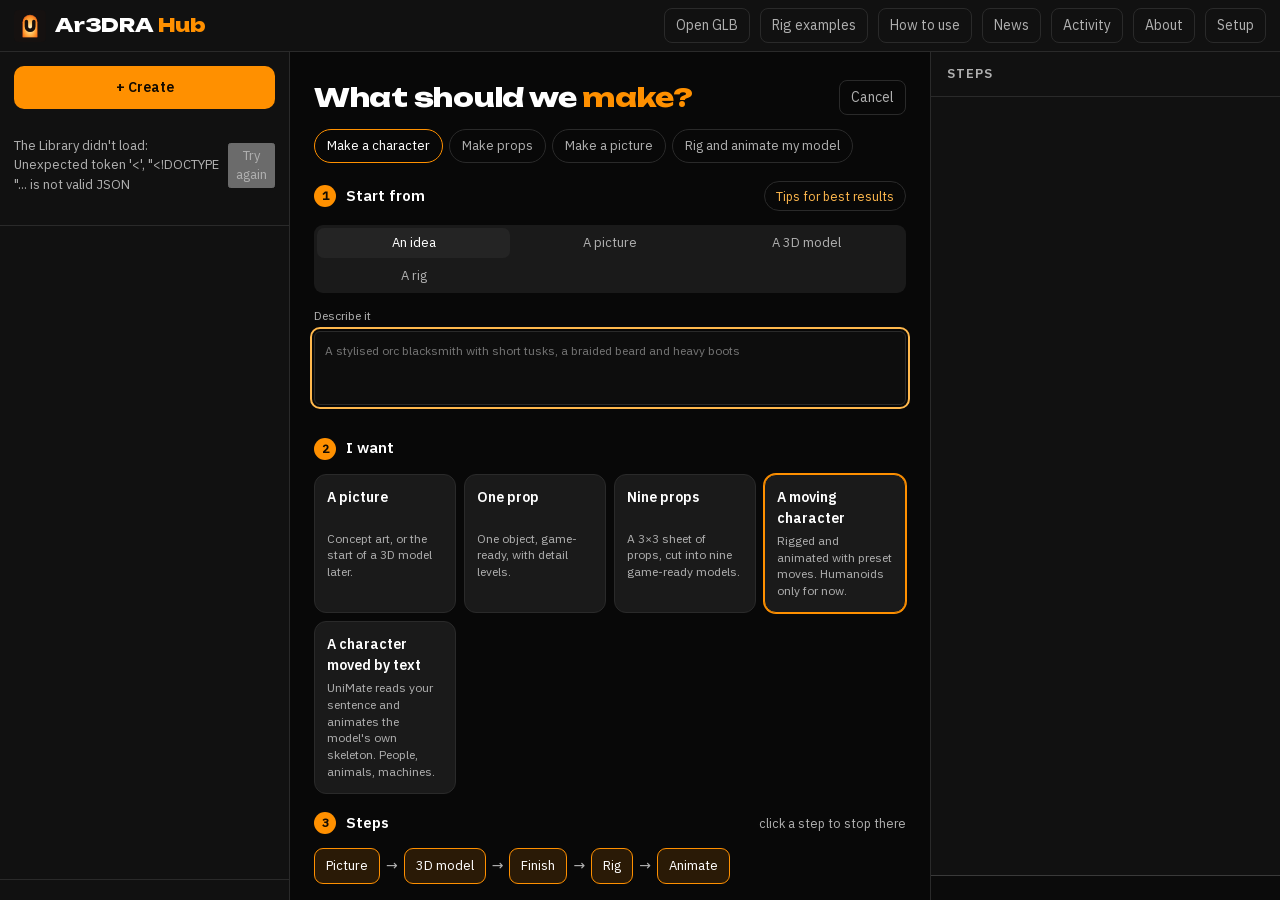
==== viewer/studio.html @ a405d860 "Create Ar3DRAHub" ====
<!DOCTYPE html>
<html lang="en">
<head>
<meta charset="utf-8">
<meta name="viewport" content="width=device-width, initial-scale=1">
<meta name="description" content="Ar3DRA Hub: make game-ready 3D characters and props on your own machine, then animate any skeleton by text.">
<title>Ar3DRA Hub</title>
<link rel="icon" href="./studio/mark.svg" type="image/svg+xml">
<link rel="stylesheet" href="./studio/studio.css">
</head>
<body>
<header class="bar">
  <a class="brand" href="./studio.html" aria-label="Ar3DRA Hub"><img src="./studio/mark.svg" alt=""><b>Ar3DRA <span>Hub</span></b></a>
  <span class="spacer"></span>
  <button class="ghost tip-left" id="openBtn" data-tip="Look at a GLB from your computer, or drop one anywhere. Nothing is copied or saved.">Open GLB</button>
  <input type="file" id="openFile" accept=".glb" hidden>
  <button class="ghost tip-left" id="motionBtn" data-tip="A character moved by text, from any source: a built-in example (crab, dragon, eagle, shark, snake, human, Unitree Go2), a rig on this machine, your own file, or a new idea. Any skeleton — no auto-rig.">Rig examples</button>
  <button class="ghost tip-left" id="guideBtn" data-tip="A short walk through the studio: what each part does.">How to use</button>
  <button class="ghost tip-left news-btn" id="newsBtn" data-tip="News from us: new versions, known problems and fixes. Off by default in this merged repo.">News <span class="news-count" hidden></span></button>
  <button class="ghost tip-left" id="activityBtn" data-tip="Everything that has run here: finished, stopped or failed, with logs.">Activity</button>
  <button class="ghost tip-left" id="aboutBtn" data-tip="What Ar3DRA Hub is and the models it builds on.">About</button>
  <a class="ghost tip-left" href="./setup.html" data-tip="What's installed, how much disk it uses, and what you can add.">Setup</a>
</header>

<div class="studio">
  <aside class="col lib" aria-label="Your assets">
    <div class="lib-head">
      <button class="primary tip-up" id="createBtn" data-tip="Describe what you want, drop a picture, or bring a GLB. The studio runs the steps for you.">+ Create</button>
      <div class="lib-controls" id="libControls" hidden inert>
        <input type="search" id="search" placeholder="Search your assets" aria-label="Search your assets" autocomplete="off">
        <div class="seg" role="group" aria-label="Filter">
          <button aria-pressed="true" data-filter="all">All</button>
          <button aria-pressed="false" data-filter="characters">Characters</button>
          <button aria-pressed="false" data-filter="props">Props</button>
        </div>
        <div class="lib-filters">
          <select id="stageFilter" aria-label="Show assets at this step">
            <option value="all">Any step</option><option value="picture">Picture</option><option value="model">3D model</option>
            <option value="finished">Finished</option><option value="rigged">Rigged</option><option value="animated">Animated</option></select>
          <select id="engineFilter" aria-label="Show assets made by this engine"><option value="all">Any engine</option></select>
          <select id="sortBy" aria-label="Sort"><option value="newest">Newest</option><option value="name">Name</option></select>
          <label class="check small"><input type="checkbox" id="starredOnly"> <span>★ Main only</span></label>
        </div>
      </div>
      <div class="lib-load" id="libLoad" role="status" aria-live="polite"><span class="loader" aria-hidden="true"></span><span>Loading your assets…</span></div>
    </div>
    <div class="scroll"><ul class="assets" id="assetList" aria-live="polite"></ul></div>
    <div class="lib-foot"><span id="libFoot"></span>
      <label class="hidden-toggle" data-tip="Hidden assets stay on disk; this shows them again." hidden><input type="checkbox" id="showHidden"> <span id="hiddenLabel"></span></label></div>
  </aside>

  <main class="col stage" id="stage" aria-label="3D viewer">
    <div class="hud tl"><div class="title" id="vTitle"></div><div class="meta" id="vMeta"></div>
      <div class="model-switch" id="modelSwitch" role="group" aria-label="Which model to show" hidden></div></div>
    <div class="progress" id="progress" hidden aria-live="polite"></div>
  </main>

  <aside class="col side" aria-label="Steps">
    <div class="side-head"><h2>Steps</h2><span class="side-right"><span class="meta" id="sideKind"></span>
      <button class="ghost small tip-left" id="mainBtn" data-tip="Mark this version as the main one: the one to export and use in your game." hidden>☆ Main</button>
      <button class="ghost small tip-left" id="deleteBtn" data-tip="Delete this version from your disk. You will be asked first." hidden>Delete</button>
      <button class="ghost small tip-left" id="hideBtn" data-tip="Hide from the Library. Nothing is deleted; turn on Show hidden to see it again." hidden>Hide</button></span></div>
    <div class="delbar" id="deleteBar" role="alertdialog" aria-live="polite" hidden></div>
    <div class="scroll"><ol class="steps" id="steps"></ol></div>
    <div class="side-foot">
      <section class="file-card" id="fileCard" hidden aria-label="This model">
        <h3>This model</h3>
        <dl class="model-stats" id="modelStats" hidden></dl>
        <div class="file-actions" id="fileActions">
          <button class="ghost small" id="revealBtn" data-tip="Open the folder this file is in, with the file selected." hidden>Show in folder</button>
          <button class="ghost small" id="copyPathBtn" data-tip="Copy the file's full path on this computer.">Copy path</button>
          <button class="ghost small" id="vatBtn" data-tip="Bake this animated GLB into a Vertex Animation Texture: a texture the engine shader samples per vertex, for cheap animated crowds. The result is a PNG + remap JSON + proxy GLB, plus Unity / Unreal / Godot templates.">Export VAT</button>
        </div>
        <div class="vat-out" id="vatOut" hidden></div>
      </section>
      <a class="primary export" id="download" data-tip="Download this model as a GLB for Godot, Unity, Unreal, Blender or three.js." hidden download>Download GLB</a></div>
  </aside>
</div>

<script src="./request-header.js"></script>
<script type="importmap">
{ "imports": {
  "three": "./vendor/three.module.js",
  "three/addons/": "./vendor/"
} }
</script>
<script type="module" src="./studio/app.js"></script>
</body>
</html>
---- viewer/studio/studio.css ----
/* Ar3DRA Hub. Layout: Library | one 3D viewer | Steps. Dark on purpose: it is a 3D tool. */
@font-face { font-family: "Unbounded"; font-weight: 800; font-display: swap; src: url(../vendor/fonts/unbounded-800-latin.woff2) format("woff2"); }
@font-face { font-family: "IBM Plex Sans"; font-weight: 400 600; font-display: swap; src: url(../vendor/fonts/ibm-plex-sans-latin.woff2) format("woff2"); }
@font-face { font-family: "IBM Plex Mono"; font-weight: 400; font-display: swap; src: url(../vendor/fonts/ibm-plex-mono-400-latin.woff2) format("woff2"); }
@font-face { font-family: "IBM Plex Mono"; font-weight: 500; font-display: swap; src: url(../vendor/fonts/ibm-plex-mono-500-latin.woff2) format("woff2"); }

:root {
  --coal: #0b0b0b;     /* app ground */
  --panel: #111111;    /* side panels */
  --raise: #1a1a1a;    /* cards, inputs */
  --line: #2a2a2a;     /* hairlines */
  --line-hi: #3a3a3a;  /* hover lines */
  --ash: #b0b0b0;      /* secondary text */
  --bone: #ffffff;     /* primary text */
  --ember: #ff9000;    /* brand accent, primary actions */
  --flame: #ffb84d;    /* highlights, focus */
  --ok: #8fd18a;       /* done */
  --x: #e2574c; --y: #7cc36e; --z: #5b9bf0;  /* axes */
  --f-display: "Unbounded", "Arial Black", system-ui, sans-serif;
  --f-ui: "IBM Plex Sans", system-ui, -apple-system, "Segoe UI", sans-serif;
  --f-num: "IBM Plex Mono", ui-monospace, Menlo, monospace;
  color-scheme: dark;
}
* { box-sizing: border-box; }
[hidden] { display: none !important; }
html, body { height: 100%; }
body { margin: 0; background: var(--coal); color: var(--bone); font: 400 14px/1.5 var(--f-ui); overflow: hidden; }
button, input, select, textarea { font: inherit; color: inherit; }
button { cursor: pointer; }
a { color: inherit; }
:focus-visible { outline: 2px solid var(--flame); outline-offset: 2px; border-radius: 6px; }
.meta { font: 400 12px/1.4 var(--f-num); color: var(--ash); }

/* tooltips: instant, styled, on hover and keyboard focus */
[data-tip] { position: relative; }
[data-tip]:hover::after, [data-tip]:focus-visible::after {
  content: attr(data-tip); position: absolute; z-index: 50; left: 50%; top: calc(100% + 8px); transform: translateX(-50%);
  width: max-content; max-width: 260px; padding: 8px 10px; border-radius: 8px; background: #222222; border: 1px solid var(--line);
  color: var(--bone); font: 400 12.5px/1.45 var(--f-ui); text-align: left; white-space: normal; pointer-events: none;
  box-shadow: 0 8px 24px rgb(0 0 0 / .5);
}
.tip-left[data-tip]:hover::after, .tip-left[data-tip]:focus-visible::after { left: auto; right: 0; transform: none; }
.tip-up[data-tip]:hover::after, .tip-up[data-tip]:focus-visible::after { top: auto; bottom: calc(100% + 8px); }
[data-tip][data-tip-v="down"]:hover::after, [data-tip][data-tip-v="down"]:focus-visible::after { top: calc(100% + 8px); bottom: auto; }
[data-tip][data-tip-v="up"]:hover::after, [data-tip][data-tip-v="up"]:focus-visible::after { top: auto; bottom: calc(100% + 8px); }
[data-tip][data-tip-h="left"]:hover::after, [data-tip][data-tip-h="left"]:focus-visible::after { left: 0; right: auto; transform: none; }
[data-tip][data-tip-h="right"]:hover::after, [data-tip][data-tip-h="right"]:focus-visible::after { left: auto; right: 0; transform: none; }

/* top bar */
.bar { height: 52px; display: flex; align-items: center; gap: 10px; padding: 0 14px; border-bottom: 1px solid var(--line); background: var(--panel); }
.brand { display: flex; align-items: center; gap: 9px; text-decoration: none; }
.brand img { width: 32px; height: 32px; display: block; }
.brand b { font: 800 19px/1 var(--f-display); letter-spacing: -.01em; color: var(--bone); }
.brand b span { color: var(--ember); }
.bar .spacer { flex: 1; }
.news-count { min-width: 18px; height: 18px; padding: 0 5px; border-radius: 9px; background: var(--ember); color: #120a00; font: 700 11px/18px var(--f-num); text-align: center; }
.news-btn.has-news { border-color: var(--ember); color: var(--bone); }
.notices { display: grid; gap: 10px; }
.notice { border: 1px solid var(--line); border-radius: 10px; padding: 12px 14px; }
.notice.unread { border-color: var(--ember); }
.sheet-card .notice h3 { margin: 0 0 4px; font: 700 15px/1.3 var(--f-body); letter-spacing: 0; text-transform: none; color: var(--bone); }
.notice p { margin: 0 0 6px; color: var(--ash); white-space: pre-wrap; }
.notice .new { margin-left: 6px; font: 600 10px/1 var(--f-num); letter-spacing: .08em; color: var(--ember); }
.ghost { display: inline-flex; align-items: center; gap: 6px; background: transparent; border: 1px solid var(--line); border-radius: 8px; padding: 6px 11px; color: var(--ash); text-decoration: none; }
.ghost:hover { color: var(--bone); border-color: var(--line-hi); }
.primary { display: inline-flex; align-items: center; justify-content: center; gap: 8px; background: var(--ember); color: #140b00; border: 0; border-radius: 10px; padding: 11px 14px; font-weight: 600; text-decoration: none; }
.primary:hover { filter: brightness(1.08); }

/* three columns */
.studio { height: calc(100% - 52px); display: grid; grid-template-columns: 290px minmax(0, 1fr) 350px; }
.col { min-width: 0; min-height: 0; }
.lib, .side { background: var(--panel); display: flex; flex-direction: column; }
.lib { border-right: 1px solid var(--line); }
.side { border-left: 1px solid var(--line); }
.scroll { overflow-y: auto; min-height: 0; flex: 1; }

/* library */
.lib-head { padding: 14px; display: grid; gap: 10px; border-bottom: 1px solid var(--line); }
.lib-controls { display: grid; gap: 10px; }
.lib-load { min-height: 92px; display: flex; align-items: center; justify-content: center; gap: 9px; color: var(--ash); font-size: 13px; }
.loader { width: 15px; height: 15px; border: 2px solid var(--line-hi); border-top-color: var(--ember); border-radius: 50%; animation: spin .8s linear infinite; }
@keyframes spin { to { transform: rotate(360deg); } }
.lib-foot .linkish { margin-left: 8px; padding: 0; border: 0; background: none; color: var(--flame); text-decoration: underline; cursor: pointer; }
.seg { display: grid; grid-template-columns: repeat(3, 1fr); background: var(--raise); border-radius: 9px; padding: 3px; gap: 3px; }
.seg button { border: 0; background: transparent; border-radius: 7px; padding: 5px 0; color: var(--ash); font-size: 13px; }
.seg button[aria-pressed="true"] { background: #242424; color: var(--bone); }
.assets { list-style: none; margin: 0; padding: 10px; display: grid; grid-template-columns: repeat(2, minmax(0, 1fr)); gap: 10px; }
.asset { display: flex; flex-direction: column; gap: 0; padding: 0; border-radius: 10px; border: 1px solid var(--line); background: var(--raise); text-align: left; width: 100%; overflow: hidden; }
.asset:hover { border-color: var(--line-hi); }
.asset[aria-current="true"] { border-color: var(--ember); box-shadow: 0 0 0 1px var(--ember); }
.asset .thumb { width: 100%; aspect-ratio: 1; border-radius: 0; background: #0d0d0d; display: grid; place-items: center; overflow: hidden; }
.asset .thumb img { width: 100%; height: 100%; object-fit: cover; display: block; }
.asset .thumb img.mark { width: 40%; height: 40%; object-fit: contain; opacity: .35; }
.asset .nm { display: block; font-weight: 700; font-size: 13px; padding: 9px 10px 2px; white-space: nowrap; overflow: hidden; text-overflow: ellipsis; }
.asset .st { font-size: 11.5px; color: var(--ash); padding: 0 10px 9px; display: flex; align-items: center; gap: 6px; }
.pips { display: inline-flex; gap: 3px; flex: none; }
.pips i { width: 12px; height: 4px; border-radius: 2px; background: #2c2c2c; }
.pips i.done { background: var(--ember); }
.lib-foot { padding: 10px 14px; border-top: 1px solid var(--line); font-size: 12px; color: var(--ash); }
.empty-lib { padding: 24px 16px; color: var(--ash); font-size: 13px; text-align: center; grid-column: 1 / -1; }

/* viewer */
.stage { position: relative; background: radial-gradient(70% 60% at 50% 85%, rgb(255 144 0 / .14), transparent 70%), #080808; overflow: hidden; }
.sv-pane { position: absolute; inset: 0; }
.sv-pane canvas { display: block; }
.sv-pane.fixing canvas { cursor: crosshair; }
.sv-pane.fixing.ringing canvas { cursor: none; }   /* over the model the brush ring is the cursor */
.sv-pane .stats { position: absolute; left: 14px; bottom: 14px; z-index: 4; font-size: 12px; color: var(--bone); opacity: .75; pointer-events: none; font-variant-numeric: tabular-nums; }
.stage:has(.sv-clips:not([hidden])) .sv-pane .stats { bottom: 78px; }
.sv-overlay { position: absolute; inset: 0; display: grid; place-items: center; pointer-events: none; padding: 24px; }
.stage:has(.sv-picture) .sv-overlay { align-items: start; padding: var(--sv-picture-top, 24px) 24px 24px; }
.ph { display: grid; place-items: center; gap: 12px; color: var(--ash); text-align: center; max-width: 420px; }
.ph img { width: 56px; height: 56px; opacity: .22; filter: grayscale(.6); }
.sv-picture { margin: 0; display: grid; gap: 10px; place-items: center; max-height: 100%; }
/* the overlay lets clicks through to the 3D view; a zoomable picture takes them itself */
.sv-picture .zoombox { overflow: hidden; border-radius: 12px; border: 1px solid var(--line); line-height: 0; touch-action: none; pointer-events: auto; }
.sv-picture img { max-width: min(760px, 90%); max-height: min(78vh, var(--sv-picture-max-height, 78vh)); display: block; }
.sv-picture .zoombox img { max-width: 100%; }
.sv-picture .zoombar { display: flex; gap: 6px; align-items: center; justify-content: center; flex-wrap: wrap; pointer-events: auto; }
.sv-picture .zoombar output { font: 500 12px/1 var(--f-num); color: var(--ash); min-width: 42px; text-align: right; }
.sv-picture .zoomhint { display: block; margin-top: 4px; font-size: 12px; opacity: .8; }
.sv-picture figcaption { color: var(--ash); font-size: 13px; }
.sv-picture .pair { display: flex; gap: 14px; justify-content: center; }
.sv-picture .pair > div { display: grid; gap: 6px; justify-items: center; }
.sv-picture.two .zoombox { max-width: min(640px, 38vw); }
.sv-picture.two img { max-height: min(74vh, var(--sv-picture-max-height, 74vh)); }
.sv-picture .pair span { color: var(--ash); font-size: 12px; letter-spacing: .04em; text-transform: uppercase; }
.hud { position: absolute; z-index: 5; }
.hud.tl { top: 14px; left: 14px; right: 260px; display: grid; gap: 4px; pointer-events: none; }  /* clear of the tools and the axis widget */
.hud.tl .title { pointer-events: auto; justify-self: start; max-width: 100%;
  display: -webkit-box; -webkit-box-orient: vertical; -webkit-line-clamp: 2; overflow: hidden; }
.model-switch { display: flex; flex-wrap: wrap; gap: 6px; margin-top: 8px; pointer-events: auto; justify-self: start; }
.model-switch[hidden] { display: none; }
.model-switch .chip { padding: 3px 10px; font-size: 12px; }
.title { font: 800 18px/1.2 var(--f-display); letter-spacing: -.01em; }
.title.long { font: 700 15px/1.3 var(--f-display); letter-spacing: 0; }  /* a whole description, not a name */
.sv-tools { position: absolute; top: 14px; right: 14px; z-index: 5; display: grid; justify-items: end; gap: 8px; }
.sv-toolrow { display: flex; gap: 6px; }
.tool { width: 34px; height: 34px; display: grid; place-items: center; border-radius: 9px; border: 1px solid var(--line); background: rgb(17 17 17 / .88); color: var(--bone); backdrop-filter: blur(6px); }
.tool:hover { border-color: var(--line-hi); }
.tool[aria-pressed="true"] { border-color: var(--ember); color: var(--flame); }
.tool svg { width: 17px; height: 17px; stroke: currentColor; fill: none; stroke-width: 1.8; stroke-linecap: round; stroke-linejoin: round; }
.sv-gizmo { position: relative; width: 112px; height: 112px; border-radius: 50%; background: rgb(17 17 17 / .88); border: 1px solid var(--line); backdrop-filter: blur(6px); }
.sv-gizmo.off { opacity: .45; }
.sv-gizmo svg { position: absolute; inset: 0; width: 100%; height: 100%; pointer-events: none; }
.sv-gizmo line { stroke-width: 2; stroke-linecap: round; }
.sv-gizmo line.x { stroke: var(--x); } .sv-gizmo line.y { stroke: var(--y); } .sv-gizmo line.z { stroke: var(--z); }
.sv-gizmo button { position: absolute; width: 28px; height: 28px; margin: -14px 0 0 -14px; border-radius: 50%; border: 0; font: 600 11px/1 var(--f-num); color: #120c08; padding: 0; }
.sv-gizmo button.x { background: var(--x); } .sv-gizmo button.y { background: var(--y); } .sv-gizmo button.z { background: var(--z); }
.sv-gizmo button.neg { background: transparent; border: 2px solid currentColor; width: 20px; height: 20px; margin: -10px 0 0 -10px; }
.sv-gizmo button.neg.x { color: var(--x); } .sv-gizmo button.neg.y { color: var(--y); } .sv-gizmo button.neg.z { color: var(--z); }
.sv-clips { position: absolute; left: 14px; right: 14px; bottom: 14px; z-index: 5; display: flex; align-items: center; gap: 8px; flex-wrap: wrap; padding: 8px; border-radius: 12px; background: rgb(17 17 17 / .9); border: 1px solid var(--line); backdrop-filter: blur(6px); }
.sv-clips .sep { width: 1px; height: 22px; background: var(--line); }
.chip { border: 1px solid var(--line); background: var(--raise); border-radius: 999px; padding: 5px 11px; font-size: 13px; color: var(--ash); }
.chip[aria-pressed="true"] { background: var(--ember); border-color: var(--ember); color: #140b00; font-weight: 600; }
.sv-brush { display: grid; gap: 8px; background: #181818; border: 1px solid var(--line-hi); border-radius: 10px; padding: 8px 10px; font-size: 12px; color: var(--bone); min-width: 280px; }
.sv-brush[hidden], .sv-brush [hidden] { display: none; }
.sv-brush .row { display: flex; align-items: center; gap: 8px; }
.sv-brush .row > span:first-child { min-width: 38px; opacity: .8; }
.sv-brush [data-count] { flex: 1; }
.sv-brush input { flex: 1; accent-color: #ff9000; }
.sv-brush kbd { opacity: .6; font-size: 11px; }
.sv-note { position: absolute; left: 50%; top: 60px; transform: translateX(-50%); z-index: 8; background: #222222; border: 1px solid var(--line-hi); border-radius: 10px; padding: 8px 12px; font-size: 13px; }

/* steps */
.side-head { padding: 14px 16px; border-bottom: 1px solid var(--line); display: flex; align-items: center; justify-content: space-between; gap: 10px; }
.side-head h2 { margin: 0; font: 600 13px/1.2 var(--f-ui); color: var(--ash); letter-spacing: .08em; text-transform: uppercase; }
.steps { list-style: none; margin: 0; padding: 10px; display: grid; gap: 8px; }
.step { border: 1px solid var(--line); border-radius: 12px; background: var(--raise); }
.step > header { display: grid; grid-template-columns: 26px minmax(0, 1fr) auto; gap: 10px; align-items: center; padding: 11px 12px; }
.step .dot { width: 26px; height: 26px; border-radius: 50%; display: grid; place-items: center; font: 600 12px/1 var(--f-num); background: #1f1f1f; color: var(--ash); }
.step.done .dot { background: rgb(143 209 138 / .14); color: var(--ok); }
.step.now { border-color: var(--ember); }
.step.now .dot { background: var(--ember); color: #140b00; }
.step.later, .step.na { opacity: .55; }
.step h3 { margin: 0; font-size: 14px; font-weight: 600; }
.step .time { font: 500 12px/1 var(--f-num); color: var(--ash); white-space: nowrap; }  /* how long it took */
.step .sum { font-size: 12px; color: var(--ash); overflow-wrap: anywhere; }
.step .sum .step-dl { color: inherit; text-decoration: underline; }
.step .sum .linkish { background: none; border: 0; padding: 0; font: inherit; color: inherit; text-decoration: underline; cursor: pointer; }
.step .body { padding: 0 12px 12px 48px; display: grid; gap: 10px; font-size: 13px; color: var(--ash); }
.side-foot { padding: 12px; border-top: 1px solid var(--line-hi); background: var(--coal); display: grid; gap: 12px; }
.file-card { display: grid; gap: 10px; padding: 12px; border: 1px solid var(--line); border-radius: 12px; background: var(--panel); }
.file-card h3 { margin: 0; font: 600 11px/1.2 var(--f-ui); color: var(--ash); letter-spacing: .08em; text-transform: uppercase; }
.model-stats { margin: 0; display: grid; grid-template-columns: 1fr 1fr; gap: 6px 12px; }
.model-stats div { display: flex; justify-content: space-between; gap: 8px; min-width: 0; }
.model-stats .wide { grid-column: 1 / -1; }  /* "2 × 2048², 1 × 1024²" needs the room */
.model-stats dt { font-size: 12px; color: var(--ash); }
.model-stats dd { margin: 0; font: 500 12px/1.4 var(--f-num); color: var(--bone); text-align: right; overflow-wrap: anywhere; }
.file-actions { display: flex; gap: 8px; }

/* stack before the viewer gets squeezed: three columns need ~1150 px to leave it room */
@media (max-width: 1150px) {
  body { overflow: auto; }
  .studio { height: auto; grid-template-columns: 1fr; }
  .lib .scroll { max-height: 260px; }
  .stage { height: 62vh; min-height: 380px; }
}
@media (prefers-reduced-motion: reduce) { * { transition: none !important; animation: none !important; } }

/* step actions */
.hint { margin: 0; font-size: 12.5px; color: var(--ash); }
.ask { margin: 0; color: var(--bone); font-weight: 600; font-size: 13px; }
.field { display: grid; gap: 6px; font-size: 12px; color: var(--ash); }
.field output { color: var(--bone); font-family: var(--f-num); margin-left: 4px; }
select, input[type="range"] { width: 100%; }
select { background: #0d0d0d; border: 1px solid var(--line); border-radius: 9px; padding: 8px 10px; color: var(--bone); }
input[type="range"] { accent-color: var(--ember); }
.check { display: grid; grid-template-columns: 18px minmax(0, 1fr); gap: 10px; align-items: start; font-size: 13px; color: var(--bone); }
.check input { margin-top: 3px; accent-color: var(--ember); }
.adv summary { cursor: pointer; font-size: 12px; color: var(--ash); }
.adv[open] summary { margin-bottom: 10px; }
.adv > .field + .field { margin-top: 10px; }
.row { display: flex; gap: 8px; flex-wrap: wrap; align-items: center; }
.row.end { justify-content: flex-end; }
.moves { display: flex; flex-wrap: wrap; gap: 6px; }
.step .body .primary { width: 100%; }
.job { display: grid; gap: 8px; }
.job .job-msg { margin: 0; color: var(--bone); font-size: 13px; }
.job.failed .job-msg { color: #f6d2b6; }
.bigbar { height: 6px; border-radius: 4px; background: #222222; overflow: hidden; }
.bigbar span { display: block; height: 100%; width: 0; background: linear-gradient(90deg, #e07600, var(--flame)); transition: width .4s; }
.bigbar span.busy { width: 35%; animation: slide 1.4s ease-in-out infinite; }
@keyframes slide { from { transform: translateX(-100%); } to { transform: translateX(300%); } }
.log { margin: 0; max-height: 110px; overflow: auto; overscroll-behavior: contain; padding: 8px 10px; border-radius: 8px; background: #050505; border: 1px solid var(--line); font: 400 11px/1.55 var(--f-num); color: #cccccc; white-space: pre-wrap; }
.step.stalled { border-color: #f2c14e; }
.stallnote { margin: 0; font-size: 12.5px; color: #f6dfa4; }
body.busy .step .body [data-run] { opacity: .5; pointer-events: none; }

/* library controls */
#search { width: 100%; background: #0d0d0d; border: 1px solid var(--line); border-radius: 9px; padding: 8px 10px; color: var(--bone); }
#search::placeholder { color: #888888; }
.lib-foot { display: flex; justify-content: space-between; align-items: center; gap: 8px; flex-wrap: wrap; }
.hidden-toggle { display: inline-flex; align-items: center; gap: 6px; cursor: pointer; }
.hidden-toggle input { accent-color: var(--ember); }
.ghost.more { width: 100%; justify-content: center; margin: 4px 0 8px; }
.assets > li:has(> .more) { grid-column: 1 / -1; }
.ghost.small { padding: 3px 9px; font-size: 12px; }
.side-right { display: inline-flex; align-items: center; gap: 10px; }
.asset.is-hidden { opacity: .5; }

/* Create sheet */
.lib-head .primary { width: 100%; }
.sheet { position: absolute; inset: 0; z-index: 20; background: #080808; display: grid; place-items: start center; padding: 28px 24px; overflow-y: auto; }
.sheet-card { width: min(680px, 100%); display: grid; grid-template-columns: minmax(0, 1fr); gap: 14px; }
.sheet-top { display: flex; justify-content: space-between; align-items: center; gap: 12px; }
.sheet-card h2 { margin: 0; font: 800 26px/1.15 var(--f-display); letter-spacing: -.01em; }
.sheet-card h2 span { color: var(--ember); }
.quick { display: flex; flex-wrap: wrap; gap: 6px; }
.qs { border: 1px solid var(--line); background: transparent; color: var(--ash); border-radius: 999px; padding: 6px 12px; font-size: 13px; }
.qs:hover { color: var(--bone); } .qs.on { border-color: var(--ember); color: var(--bone); }
.q { display: flex; align-items: center; gap: 10px; margin-top: 4px; }
.q b { font-size: 15px; } .q .hint { margin-left: auto; }
.qn { width: 22px; height: 22px; border-radius: 50%; display: grid; place-items: center; background: var(--ember); color: #140b00; font: 600 12px/1 var(--f-num); flex: none; }
.tipsbtn { margin-left: auto; border: 1px solid var(--line); background: transparent; color: var(--flame); border-radius: 999px; padding: 5px 11px; font-size: 12.5px; }
.tipsbtn[aria-expanded="true"] { border-color: var(--flame); }
.tipsbox { border: 1px solid var(--line-hi); border-radius: 12px; background: #141414; padding: 12px 14px; font-size: 13.5px; }
.tipsbox ul { margin: 8px 0 0; padding-left: 18px; display: grid; gap: 5px; color: var(--bone); }
.tipsbox > b { color: var(--flame); font-weight: 600; }
.haves { grid-template-columns: repeat(3, 1fr); }
textarea { width: 100%; background: #0d0d0d; border: 1px solid var(--line); border-radius: 9px; padding: 10px; color: var(--bone); resize: vertical; line-height: 1.45; }
textarea[data-k="text"] { overflow-y: hidden; resize: none; }
.addline { color: var(--ash); font-size: 12.5px; } .addline b { color: var(--bone); font-weight: 600; }
.warning { margin: 0; font-size: 12.5px; color: #f6dfa4; background: rgb(242 193 78 / .08); border: 1px solid rgb(242 193 78 / .3); border-radius: 8px; padding: 7px 10px; }
.warnings { display: grid; gap: 6px; }
.drop { border: 1px dashed var(--line-hi); border-radius: 12px; padding: 18px; text-align: center; color: var(--ash); background: #0d0d0d; cursor: pointer; }
.drop:hover { border-color: var(--ember); }
.drop .droppreview { display: block; margin: 0 auto 10px; max-width: 100%; max-height: 260px; border-radius: 8px; background: repeating-conic-gradient(#151515 0 25%, #101010 0 50%) 0 / 14px 14px; }
.wants { display: grid; grid-template-columns: repeat(4, 1fr); gap: 8px; }
@media (max-width: 760px) { .wants { grid-template-columns: repeat(2, 1fr); } }
.kind { border: 1px solid var(--line); border-radius: 12px; background: var(--raise); padding: 12px; text-align: left; display: grid; gap: 4px; }
.kind b { font-size: 14px; } .kind small { color: var(--ash); font-size: 12px; line-height: 1.4; }
.kind[aria-pressed="true"] { border-color: var(--ember); box-shadow: 0 0 0 1px var(--ember); }
.wants.faces { grid-template-columns: repeat(2, 1fr); }
.hero-card { border: 1px solid var(--ember); border-radius: 12px; padding: 12px; margin-bottom: 12px; display: grid; gap: 10px; }
.hero-card p { margin: 0; font-size: 13px; color: var(--bone); line-height: 1.45; }
.hero-card.off { border-color: var(--line-hi); }
.hero-card.off p { color: var(--ash); }
.kind.off { opacity: .4; cursor: not-allowed; }
.path { display: flex; flex-wrap: wrap; align-items: center; gap: 6px; }
.pstep { border: 1px solid var(--ember); background: rgb(255 144 0 / .14); color: var(--bone); border-radius: 9px; padding: 7px 11px; font-size: 13px; }
.pstep.skip { border-color: var(--line); background: transparent; color: var(--ash); text-decoration: line-through; }
.arr { color: var(--ash); }
.error { margin: 0; color: #f6c0a8; font-size: 13px; }

/* the chain card at the top of Steps */
.chain { margin: 10px 10px 0; border: 1px solid var(--ember); border-radius: 12px; background: var(--raise); padding: 12px; display: grid; gap: 8px; }
.chain header { display: grid; gap: 2px; }
.chain header b { white-space: nowrap; overflow: hidden; text-overflow: ellipsis; }
.chain-steps { list-style: none; margin: 0; padding: 0; display: flex; flex-wrap: wrap; gap: 4px 12px; font-size: 12.5px; color: var(--ash); }
.chain-steps li { display: inline-flex; gap: 5px; align-items: center; }
.chain-steps li.done { color: var(--bone); } .chain-steps li.done b { color: var(--ok); }
.chain-steps li.cur { color: var(--bone); font-weight: 600; } .chain-steps li.cur b { color: var(--flame); }
.chain-steps li.bad b { color: #f07067; }
.chain.stalled { border-color: #f2c14e; }

/* Create progress in the viewer */
.progress { position: absolute; inset: 0; z-index: 6; display: grid; place-items: center; padding: 24px; pointer-events: none; }
.progress > * { pointer-events: auto; }
.pcard { position: relative; width: min(520px, 100%); background: rgb(17 17 17 / .95); border: 1px solid var(--line); border-radius: 16px; padding: 20px; display: grid; gap: 12px; cursor: grab; touch-action: none; }
.pcard.placed { position: absolute; display: flex; flex-direction: column; overflow: hidden; margin: 0; }
.pcard.placed .log { flex: 1; max-height: none; min-height: 0; }
.pcard .log { cursor: text; touch-action: pan-y; }
.pcard .grip { position: absolute; right: 6px; bottom: 6px; width: 18px; height: 18px; padding: 0; border: 0; background: linear-gradient(135deg, transparent 0 45%, var(--ash) 45% 55%, transparent 55% 70%, var(--ash) 70% 80%, transparent 80%); cursor: nwse-resize; touch-action: none; }
.pcard .row.end { margin-right: 16px; }
.pcard > img.glow { width: 40px; height: 40px; justify-self: center; }
.progress.failed .pcard { border-color: #f07067; }
.progress.stalled .pcard, .progress.stalled .pc { border-color: #f2c14e; }
.progress.compact { inset: 64px 14px auto 14px; display: block; padding: 0; }
.pc { display: flex; align-items: center; gap: 12px; padding: 8px 12px; border-radius: 12px; background: rgb(17 17 17 / .92); border: 1px solid var(--line); backdrop-filter: blur(6px); max-width: 640px; margin: 0 auto; }
.pc .bigbar { flex: 1; min-width: 80px; }
.pc .job-msg { font-size: 12.5px; color: var(--ash); white-space: nowrap; overflow: hidden; text-overflow: ellipsis; max-width: 40%; }
img.glow { animation: doorglow 2.4s ease-in-out infinite; }
@keyframes doorglow { 0%, 100% { opacity: .5; } 50% { opacity: 1; } }
.asset.making { border-color: var(--ember); }
.asset .thumb img.mark.glow { opacity: .8; }
.pips i.run { background: var(--flame); animation: doorglow 1.4s ease-in-out infinite; }
.pips i.stop { background: #555555; }
.scrubber { display: inline-flex; align-items: center; gap: 10px; flex: 1 1 220px; min-width: 180px; margin-left: auto; }
.scrub { flex: 1; accent-color: var(--ember); }
.frame { white-space: nowrap; font-variant-numeric: tabular-nums; min-width: 92px; text-align: right; }
/* Activity and About */
.sheet-card h3 { margin: 10px 0 0; font: 600 12px/1.4 var(--f-num); letter-spacing: .08em; text-transform: uppercase; color: var(--ash); }
.act-list, .credits { list-style: none; margin: 0; padding: 0; display: grid; gap: 6px; }
.act-list { grid-template-columns: minmax(0, 1fr); }
.act { min-width: 0; padding: 0; border: 1px solid var(--line); border-radius: 10px; }
.act summary { padding: 9px 12px; cursor: pointer; display: flex; gap: 10px; align-items: baseline; }
.act-title { flex: 1; min-width: 0; overflow: hidden; text-overflow: ellipsis; white-space: nowrap; }
.act summary .meta { white-space: nowrap; }
.act.done .act-title::first-letter { color: var(--ember); }
.act.error { border-color: var(--line-hi); }
.act-more { padding: 0 12px 10px; display: grid; gap: 6px; font-size: 13px; }
.act-more p { margin: 0; overflow-wrap: anywhere; }
.act-why { color: var(--bone); opacity: .85; }
.act .log { margin: 0; max-height: 240px; overflow: auto; }
.credits li { line-height: 1.5; }
.about .row { display: flex; flex-wrap: wrap; gap: 8px; }
.adds { margin: 0; padding-left: 18px; display: grid; gap: 6px; line-height: 1.5; }
.pm { color: var(--ember); }
#vTitle { cursor: text; }
#vTitle:hover { text-decoration: underline dotted var(--line-hi); text-underline-offset: 6px; }
.rename { font: inherit; color: inherit; background: var(--raise); border: 1px solid var(--line-hi); border-radius: 6px; padding: 2px 8px; width: min(520px, 100%); }
.picset { display: grid; gap: 10px; margin-top: 10px; }
.picset input[type="number"] { background: #0d0d0d; border: 1px solid var(--line); border-radius: 9px; padding: 8px 10px; color: var(--bone); font: inherit; }
.opened-note { list-style: none; padding: 14px 16px; line-height: 1.5; }
.guide dl { margin: 6px 0 0; display: grid; gap: 4px 0; }
.guide dt { font-weight: 600; color: var(--bone, #eee); margin-top: 12px; }
.guide dd { margin: 2px 0 0; color: var(--ash, #aaa); line-height: 1.5; }

/* narrow windows: the top bar wraps instead of pushing buttons off-screen */
@media (max-width: 760px) {
  .bar { height: auto; min-height: 52px; flex-wrap: wrap; padding: 8px 12px; row-gap: 6px; }
  .bar .spacer { flex-basis: 100%; height: 0; }
}

/* the picture guide: a pop-up over everything, Create included */
.modal { position: fixed; inset: 0; z-index: 60; background: rgba(0, 0, 0, .6); display: grid; place-items: start center; padding: 40px 16px; overflow-y: auto; }
.modal-card { background: #080808; border: 1px solid var(--line-hi); border-radius: 14px; padding: 18px 22px 24px; }
.guide-doc h2 { font-size: 24px; }
.guide-doc h3 { margin: 14px 0 0; font: 700 16px/1.3 var(--f-display); color: var(--ember); text-transform: none; letter-spacing: 0; }
.guide-doc p, .guide-doc li { color: var(--bone); line-height: 1.55; }
.guide-doc img { width: 100%; border-radius: 10px; }
.guide-doc ul { padding-left: 18px; display: grid; gap: 6px; }
.guide-doc pre { white-space: pre-wrap; }

/* Library: a family of versions under one row */
.family { display: block; }
.family .vers { display: block; margin: 0 0 4px 8px; padding: 2px 8px; font-size: 12px; color: var(--ash); background: transparent; border: 0; border-radius: 6px; text-align: left; cursor: pointer; }
.family .vers:hover { color: var(--ember); }
.versions { list-style: none; margin: 0 0 6px 4px; padding: 0 0 0 8px; border-left: 1px solid var(--line-hi); }
.asset.sub { display: grid; grid-template-columns: 36px minmax(0, 1fr); gap: 8px; align-items: center; padding: 5px 6px; background: transparent; border: 0; border-radius: 8px; overflow: visible; }
.asset.sub:hover { background: #1f1f1f; }
.asset.sub .thumb { width: 36px; height: 36px; aspect-ratio: auto; border-radius: 6px; }
.asset.sub .thumb img.mark { width: 60%; height: 60%; }
.asset.sub .nm { padding: 0; font-weight: 600; font-size: 13px; }
.asset.sub .st { padding: 0; font-size: 12px; }
.star { color: var(--ember); font-weight: 400; }

/* Deleting a version: asks first, in the Steps column */
.delbar { margin: 0 14px 8px; padding: 10px 12px; border: 1px solid var(--ember); border-radius: 10px; background: var(--raise); font-size: 13px; }
.delbar p { margin: 0 0 8px; }
.danger { background: #b3321f; color: #fff; border: 0; border-radius: 8px; padding: 6px 12px; font-weight: 600; cursor: pointer; }
.danger:disabled { opacity: .5; }

/* Library filters and sort */
.lib-filters { display: grid; grid-template-columns: repeat(auto-fit, minmax(112px, 1fr)); gap: 6px; margin-top: 8px; }
.lib-filters select { min-width: 0; font-size: 12px; padding: 4px 6px; background: var(--raise); color: var(--bone); border: 1px solid var(--line-hi); border-radius: 8px; }
.lib-filters .check { grid-column: 1 / -1; display: flex; align-items: center; gap: 6px; font-size: 12px; color: var(--ash); cursor: pointer; }
.lib-filters .check input { accent-color: var(--ember); }

/* Skins (viewer/studio/skins.js): the original and the new picture side by side */
.step.skins .dot { background: rgb(255 140 60 / .14); color: var(--flame); }
.skin-pair { display: grid; grid-template-columns: 1fr 1fr; gap: 8px; }
.skin-pair figure { margin: 0; display: grid; gap: 4px; }
.skin-pair img, .skin-wait { width: 100%; aspect-ratio: 1; object-fit: contain; border-radius: 8px; background: #222222; }
.skin-wait { display: grid; place-items: center; font-size: 12px; color: var(--ash); }
.skin-pair figcaption { font-size: 12px; color: var(--ash); text-align: center; }
.skin-draft { display: grid; gap: 10px; padding: 10px 0; border-top: 1px solid var(--line); }
.skin-name { margin: 0; color: var(--bone); }
.step.skins textarea { width: 100%; resize: vertical; background: var(--raise); color: var(--bone); border: 1px solid var(--line); border-radius: 8px; padding: 6px 8px; font: inherit; }

/* First-start notice for usage counts: a card in the corner, so the studio's layout never moves. */
.usage-notice { position: fixed; right: 16px; bottom: 16px; z-index: 50; max-width: min(300px, calc(100vw - 32px));
  background: var(--panel); border: 1px solid var(--line); border-radius: 10px; padding: 10px 12px; box-shadow: 0 6px 20px rgba(0,0,0,.4);
  font-size: 12px; line-height: 1.4; }
.usage-notice p { margin: 0; }
.usage-notice .row { display: flex; flex-wrap: wrap; gap: 6px; margin-top: 8px; }
.usage-notice .row > * { font-size: 12px; padding: 3px 9px; }
.versions { list-style: none; margin: 8px 0; padding: 0; display: grid; gap: 8px; }
.versions li { display: flex; gap: 10px; align-items: center; }
.versions img { width: 72px; height: 72px; object-fit: contain; border-radius: 6px; background: #ececec; flex: none; cursor: zoom-in; }
.versions li > span { display: grid; gap: 4px; min-width: 0; }
.versions .vnote { font-size: 12px; overflow-wrap: anywhere; }
.versions .current b { font-size: 11px; color: var(--ember); }
.brushstage { position: absolute; inset: 0; z-index: 5; display: flex; flex-direction: column; align-items: center; justify-content: center; gap: 10px; background: #080808; }
.brushstage .brushcanvas { margin: 0; box-shadow: 0 0 0 1px rgb(255 255 255 / .12); }
.brushstage-hint { margin: 0; font-weight: 600; color: var(--ember); }
.brushcanvas { display: block; max-width: 100%; margin: 8px 0; border-radius: 8px; cursor: crosshair; }

/* UniMate text-to-motion, offered inside the Animate step */
.motion-box { margin-top: 12px; padding-top: 12px; border-top: 1px solid var(--line); }
.motion-box textarea { width: 100%; resize: vertical; }

/* VAT export results under the file card */
.vat-out { display: grid; gap: 6px; margin-top: 8px; }
.vat-out .job-msg { margin: 0 0 2px; }
.vat-out a { justify-self: start; }
.vat-tools { display: grid; gap: 3px; margin-top: 4px; }
.vat-tools .meta { margin-top: 4px; }

/* UniMate motion import sheet */
.motion-import input[type="text"], .motion-import textarea { width: 100%; }
.motion-out { display: grid; gap: 6px; margin-top: 8px; }
.motion-out .job-msg { margin: 0; }

/* Import & Adaptation sheet */
.rig-import .drop { border: 1px dashed var(--line); border-radius: 10px; padding: 18px; text-align: center; color: var(--ash); cursor: pointer; }
.rig-import .grow { min-width: 0; flex: 1; display: grid; gap: 8px; align-content: start; }
.rig-import .rig-preview { max-width: 260px; max-height: 260px; border-radius: 10px; border: 1px solid var(--line); object-fit: contain; }
.rig-import .joints { max-height: 320px; overflow: auto; border: 1px solid var(--line); border-radius: 10px; }
.rig-import .joints table { width: 100%; border-collapse: collapse; font-size: 12.5px; }
.rig-import .joints th { position: sticky; top: 0; background: var(--raise); text-align: left; padding: 6px 8px; color: var(--ash); }
.rig-import .joints td { padding: 4px 8px; border-top: 1px solid var(--line); }
.rig-import .joints input { width: 100%; }
.rig-out { display: grid; gap: 6px; margin-top: 8px; }

.motion-video { width: 100%; border-radius: 10px; border: 1px solid var(--line); background: #000; }
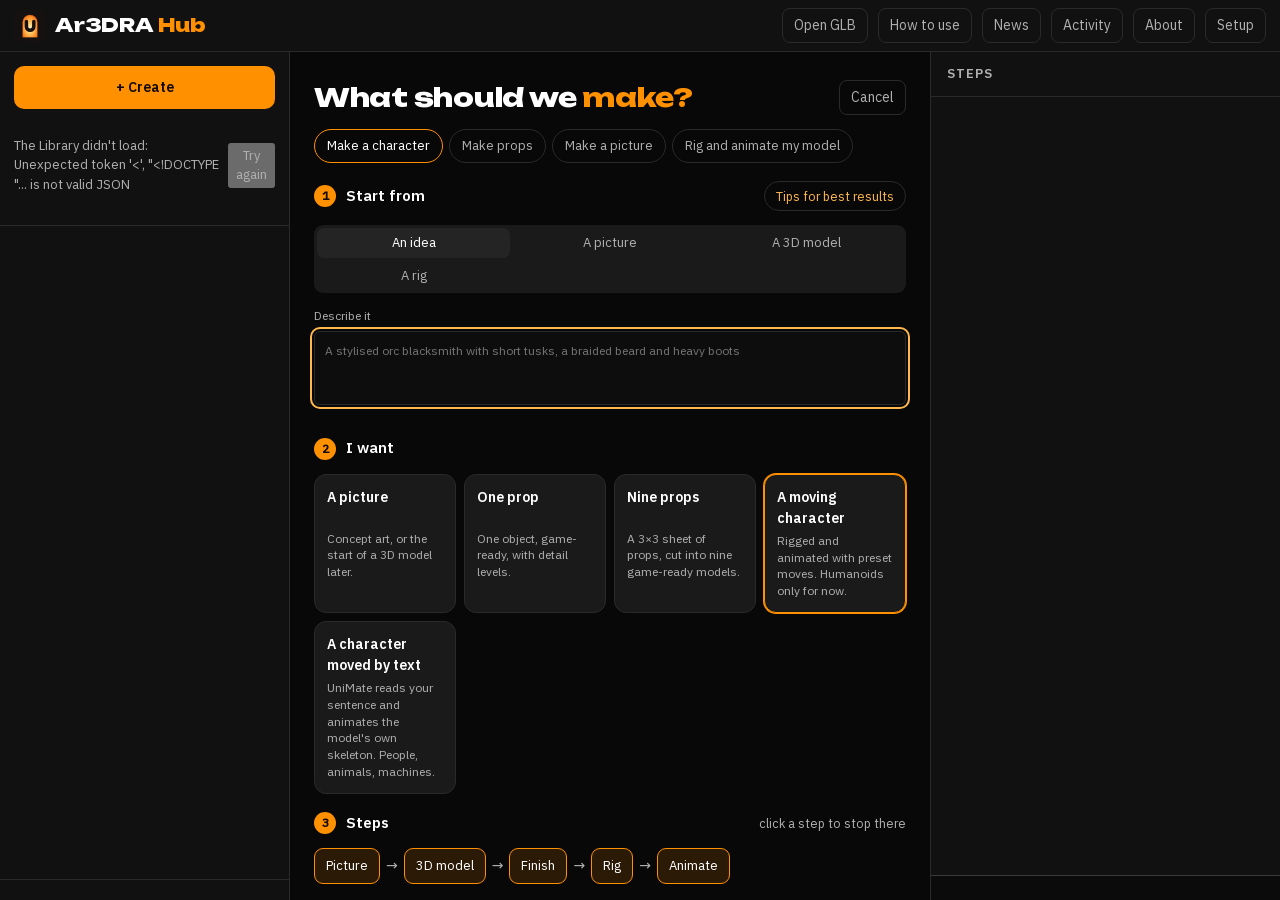
==== commit 29130203: "refactor: drop the redundant Rig examples top-bar button The button only opened Create on its 'A rig" ====
--- a/viewer/studio.html
+++ b/viewer/studio.html
@@ -14,7 +14,6 @@
   <span class="spacer"></span>
   <button class="ghost tip-left" id="openBtn" data-tip="Look at a GLB from your computer, or drop one anywhere. Nothing is copied or saved.">Open GLB</button>
   <input type="file" id="openFile" accept=".glb" hidden>
-  <button class="ghost tip-left" id="motionBtn" data-tip="A character moved by text, from any source: a built-in example (crab, dragon, eagle, shark, snake, human, Unitree Go2), a rig on this machine, your own file, or a new idea. Any skeleton — no auto-rig.">Rig examples</button>
   <button class="ghost tip-left" id="guideBtn" data-tip="A short walk through the studio: what each part does.">How to use</button>
   <button class="ghost tip-left news-btn" id="newsBtn" data-tip="News from us: new versions, known problems and fixes. Off by default in this merged repo.">News <span class="news-count" hidden></span></button>
   <button class="ghost tip-left" id="activityBtn" data-tip="Everything that has run here: finished, stopped or failed, with logs.">Activity</button>
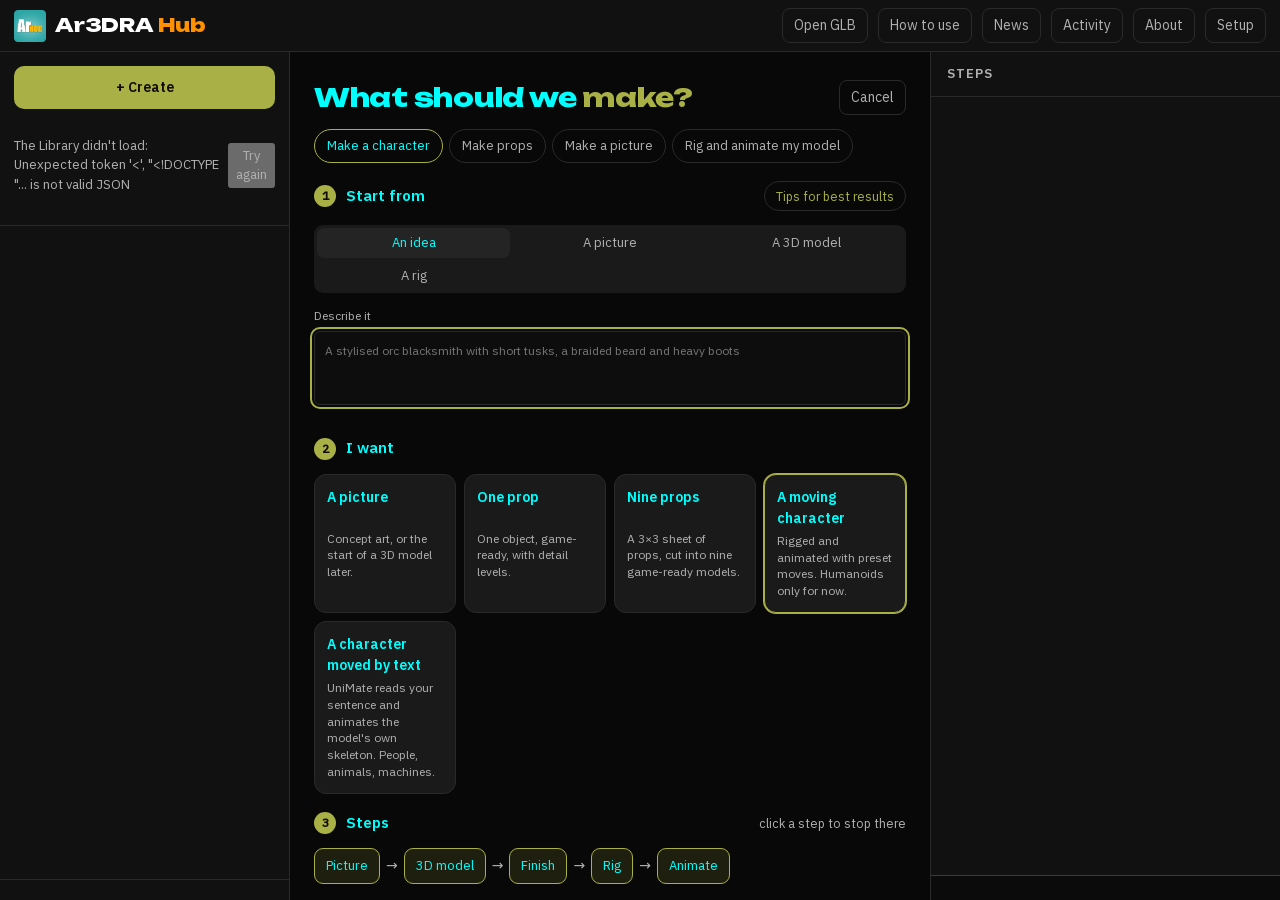
==== commit 2aac62e3: "Reamde" ====
--- a/viewer/studio.html
+++ b/viewer/studio.html
@@ -5,7 +5,7 @@
 <meta name="viewport" content="width=device-width, initial-scale=1">
 <meta name="description" content="Ar3DRA Hub: make game-ready 3D characters and props on your own machine, then animate any skeleton by text.">
 <title>Ar3DRA Hub</title>
-<link rel="icon" href="./studio/mark.svg" type="image/svg+xml">
+<link rel="icon" href="./studio/mark.svg?v=2" type="image/svg+xml">
 <link rel="stylesheet" href="./studio/studio.css">
 </head>
 <body>
--- a/viewer/studio/studio.css
+++ b/viewer/studio/studio.css
@@ -11,9 +11,9 @@
   --line: #2a2a2a;     /* hairlines */
   --line-hi: #3a3a3a;  /* hover lines */
   --ash: #b0b0b0;      /* secondary text */
-  --bone: #ffffff;     /* primary text */
-  --ember: #ff9000;    /* brand accent, primary actions */
-  --flame: #ffb84d;    /* highlights, focus */
+  --bone: #00ffff;     /* primary text */
+  --ember: #a9b045;    /* brand accent, primary actions */
+  --flame: #a9b045;    /* highlights, focus */
   --ok: #8fd18a;       /* done */
   --x: #e2574c; --y: #7cc36e; --z: #5b9bf0;  /* axes */
   --f-display: "Unbounded", "Arial Black", system-ui, sans-serif;
@@ -50,8 +50,8 @@
 .bar { height: 52px; display: flex; align-items: center; gap: 10px; padding: 0 14px; border-bottom: 1px solid var(--line); background: var(--panel); }
 .brand { display: flex; align-items: center; gap: 9px; text-decoration: none; }
 .brand img { width: 32px; height: 32px; display: block; }
-.brand b { font: 800 19px/1 var(--f-display); letter-spacing: -.01em; color: var(--bone); }
-.brand b span { color: var(--ember); }
+.brand b { font: 800 19px/1 var(--f-display); letter-spacing: -.01em; color: #ffffff; }
+.brand b span { color: #ff9000; }
 .bar .spacer { flex: 1; }
 .news-count { min-width: 18px; height: 18px; padding: 0 5px; border-radius: 9px; background: var(--ember); color: #120a00; font: 700 11px/18px var(--f-num); text-align: center; }
 .news-btn.has-news { border-color: var(--ember); color: var(--bone); }
@@ -100,7 +100,7 @@
 .empty-lib { padding: 24px 16px; color: var(--ash); font-size: 13px; text-align: center; grid-column: 1 / -1; }
 
 /* viewer */
-.stage { position: relative; background: radial-gradient(70% 60% at 50% 85%, rgb(255 144 0 / .14), transparent 70%), #080808; overflow: hidden; }
+.stage { position: relative; background: radial-gradient(70% 60% at 50% 85%, rgb(169 176 69 / .14), transparent 70%), #080808; overflow: hidden; }
 .sv-pane { position: absolute; inset: 0; }
 .sv-pane canvas { display: block; }
 .sv-pane.fixing canvas { cursor: crosshair; }
@@ -158,7 +158,7 @@
 .sv-brush .row { display: flex; align-items: center; gap: 8px; }
 .sv-brush .row > span:first-child { min-width: 38px; opacity: .8; }
 .sv-brush [data-count] { flex: 1; }
-.sv-brush input { flex: 1; accent-color: #ff9000; }
+.sv-brush input { flex: 1; accent-color: #a9b045; }
 .sv-brush kbd { opacity: .6; font-size: 11px; }
 .sv-note { position: absolute; left: 50%; top: 60px; transform: translateX(-50%); z-index: 8; background: #222222; border: 1px solid var(--line-hi); border-radius: 10px; padding: 8px 12px; font-size: 13px; }
 
@@ -219,7 +219,7 @@
 .job .job-msg { margin: 0; color: var(--bone); font-size: 13px; }
 .job.failed .job-msg { color: #f6d2b6; }
 .bigbar { height: 6px; border-radius: 4px; background: #222222; overflow: hidden; }
-.bigbar span { display: block; height: 100%; width: 0; background: linear-gradient(90deg, #e07600, var(--flame)); transition: width .4s; }
+.bigbar span { display: block; height: 100%; width: 0; background: linear-gradient(90deg, #a9b045, var(--flame)); transition: width .4s; }
 .bigbar span.busy { width: 35%; animation: slide 1.4s ease-in-out infinite; }
 @keyframes slide { from { transform: translateX(-100%); } to { transform: translateX(300%); } }
 .log { margin: 0; max-height: 110px; overflow: auto; overscroll-behavior: contain; padding: 8px 10px; border-radius: 8px; background: #050505; border: 1px solid var(--line); font: 400 11px/1.55 var(--f-num); color: #cccccc; white-space: pre-wrap; }
@@ -278,7 +278,7 @@
 .hero-card.off p { color: var(--ash); }
 .kind.off { opacity: .4; cursor: not-allowed; }
 .path { display: flex; flex-wrap: wrap; align-items: center; gap: 6px; }
-.pstep { border: 1px solid var(--ember); background: rgb(255 144 0 / .14); color: var(--bone); border-radius: 9px; padding: 7px 11px; font-size: 13px; }
+.pstep { border: 1px solid var(--ember); background: rgb(169 176 69 / .14); color: var(--bone); border-radius: 9px; padding: 7px 11px; font-size: 13px; }
 .pstep.skip { border-color: var(--line); background: transparent; color: var(--ash); text-decoration: line-through; }
 .arr { color: var(--ash); }
 .error { margin: 0; color: #f6c0a8; font-size: 13px; }
@@ -344,7 +344,7 @@
 .picset input[type="number"] { background: #0d0d0d; border: 1px solid var(--line); border-radius: 9px; padding: 8px 10px; color: var(--bone); font: inherit; }
 .opened-note { list-style: none; padding: 14px 16px; line-height: 1.5; }
 .guide dl { margin: 6px 0 0; display: grid; gap: 4px 0; }
-.guide dt { font-weight: 600; color: var(--bone, #eee); margin-top: 12px; }
+.guide dt { font-weight: 600; color: var(--bone, #00ffff); margin-top: 12px; }
 .guide dd { margin: 2px 0 0; color: var(--ash, #aaa); line-height: 1.5; }
 
 /* narrow windows: the top bar wraps instead of pushing buttons off-screen */
@@ -379,7 +379,7 @@
 /* Deleting a version: asks first, in the Steps column */
 .delbar { margin: 0 14px 8px; padding: 10px 12px; border: 1px solid var(--ember); border-radius: 10px; background: var(--raise); font-size: 13px; }
 .delbar p { margin: 0 0 8px; }
-.danger { background: #b3321f; color: #fff; border: 0; border-radius: 8px; padding: 6px 12px; font-weight: 600; cursor: pointer; }
+.danger { background: #b3321f; color: #00ffff; border: 0; border-radius: 8px; padding: 6px 12px; font-weight: 600; cursor: pointer; }
 .danger:disabled { opacity: .5; }
 
 /* Library filters and sort */
@@ -389,7 +389,7 @@
 .lib-filters .check input { accent-color: var(--ember); }
 
 /* Skins (viewer/studio/skins.js): the original and the new picture side by side */
-.step.skins .dot { background: rgb(255 140 60 / .14); color: var(--flame); }
+.step.skins .dot { background: rgb(169 176 69 / .14); color: var(--flame); }
 .skin-pair { display: grid; grid-template-columns: 1fr 1fr; gap: 8px; }
 .skin-pair figure { margin: 0; display: grid; gap: 4px; }
 .skin-pair img, .skin-wait { width: 100%; aspect-ratio: 1; object-fit: contain; border-radius: 8px; background: #222222; }
@@ -413,7 +413,7 @@
 .versions .vnote { font-size: 12px; overflow-wrap: anywhere; }
 .versions .current b { font-size: 11px; color: var(--ember); }
 .brushstage { position: absolute; inset: 0; z-index: 5; display: flex; flex-direction: column; align-items: center; justify-content: center; gap: 10px; background: #080808; }
-.brushstage .brushcanvas { margin: 0; box-shadow: 0 0 0 1px rgb(255 255 255 / .12); }
+.brushstage .brushcanvas { margin: 0; box-shadow: 0 0 0 1px rgb(0 255 255 / .12); }
 .brushstage-hint { margin: 0; font-weight: 600; color: var(--ember); }
 .brushcanvas { display: block; max-width: 100%; margin: 8px 0; border-radius: 8px; cursor: crosshair; }
 
